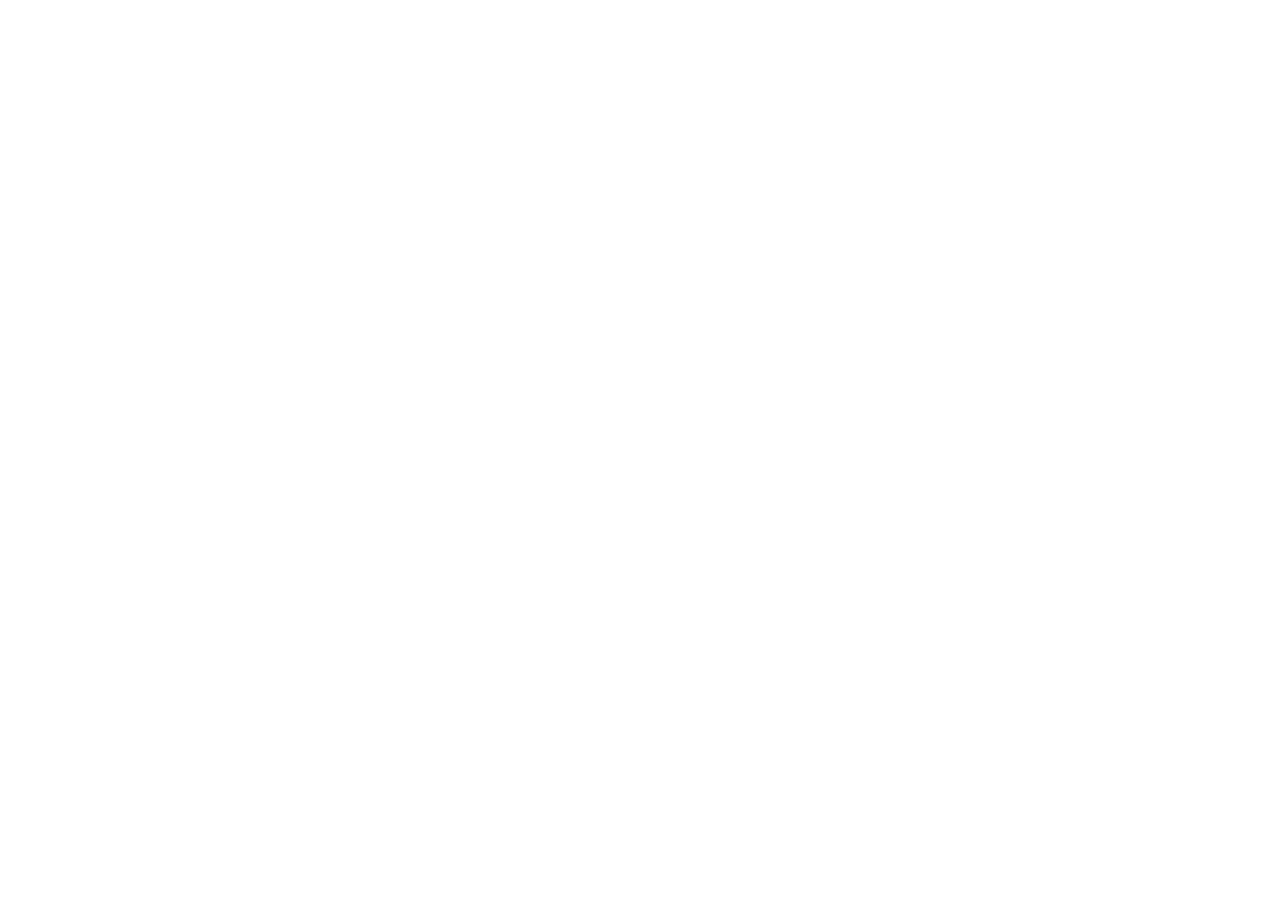
==== index.html @ afe5b152 "Publica a versão web de teste do Raio-X Co-Authored-By: Claude Opus 5.5 <noreply@anthropic.com> Clau" ====
<!doctype html>
<html lang="en">
  <head>
    <meta charset="utf-8" />
    <meta httpEquiv="X-UA-Compatible" content="IE=edge" />
    <meta name="viewport" content="width=device-width, initial-scale=1, shrink-to-fit=no" />
    <title>Raio-X</title>
    <!-- The `react-native-web` recommended style reset: https://necolas.github.io/react-native-web/docs/setup/#root-element -->
    <style id="expo-reset">
      /* These styles make the body full-height */
      html,
      body {
        height: 100%;
      }
      /* These styles disable body scrolling if you are using <ScrollView> */
      body {
        overflow: hidden;
      }
      /* These styles make the root element full-height */
      #root {
        display: flex;
        height: 100%;
        flex: 1;
      }
    </style>
  </head>

  <body>
    <!-- Use static rendering with Expo Router to support running without JavaScript. -->
    <noscript> You need to enable JavaScript to run this app. </noscript>
    <!-- The root element for your Expo app. -->
    <div id="root"></div>
  <script src="/raiox-teste/_expo/static/js/web/__expo-metro-runtime-8c088df87a31e4e6accd81c554ec290d.js" defer></script><script src="/raiox-teste/_expo/static/js/web/__common-71d2f67d107167510bc7d0d5c18775c5.js" defer></script><script src="/raiox-teste/_expo/static/js/web/entry-03dd15d50ac644ebd5db642a4dfa6f8c.js" defer></script>
</body>
</html>
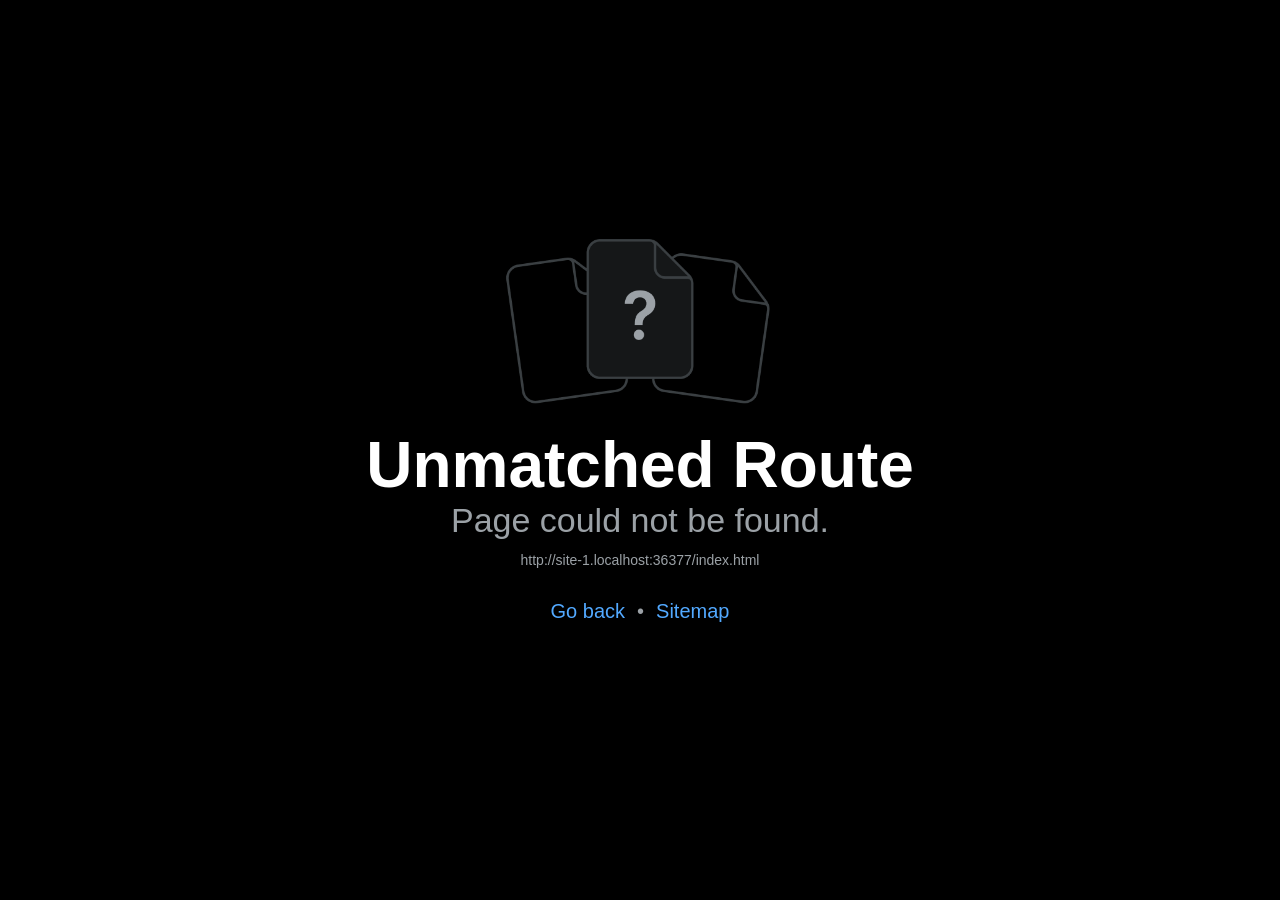
==== commit d3275b8e: "Publica no domínio raiox.3xconsultoria.com.br Co-Authored-By: Claude Opus 5.5 <noreply@anthropic.com" ====
--- a/index.html
+++ b/index.html
@@ -30,6 +30,6 @@
     <noscript> You need to enable JavaScript to run this app. </noscript>
     <!-- The root element for your Expo app. -->
     <div id="root"></div>
-  <script src="/raiox-teste/_expo/static/js/web/__expo-metro-runtime-8c088df87a31e4e6accd81c554ec290d.js" defer></script><script src="/raiox-teste/_expo/static/js/web/__common-71d2f67d107167510bc7d0d5c18775c5.js" defer></script><script src="/raiox-teste/_expo/static/js/web/entry-03dd15d50ac644ebd5db642a4dfa6f8c.js" defer></script>
+  <script src="/_expo/static/js/web/__expo-metro-runtime-8c088df87a31e4e6accd81c554ec290d.js" defer></script><script src="/_expo/static/js/web/__common-71d2f67d107167510bc7d0d5c18775c5.js" defer></script><script src="/_expo/static/js/web/entry-22cdd7969818d84d07bb5fcb46b0bd91.js" defer></script>
 </body>
 </html>
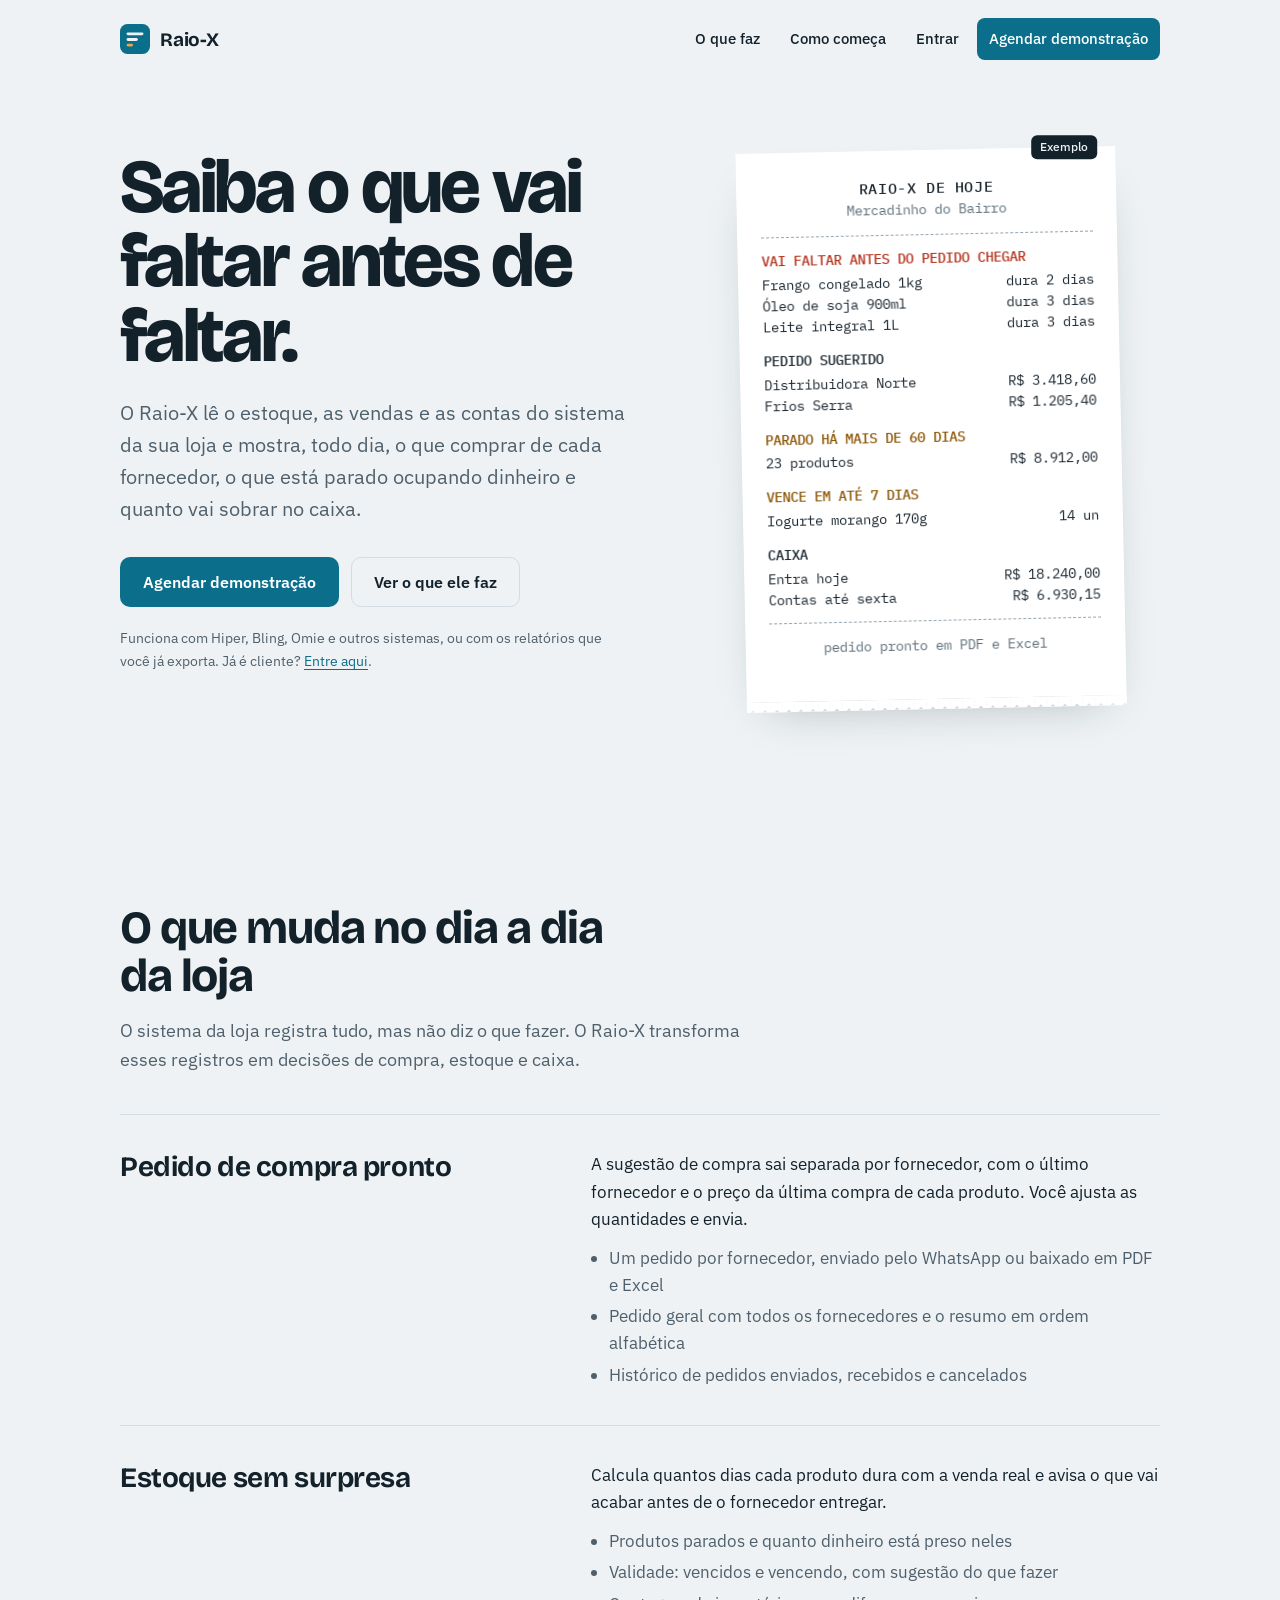
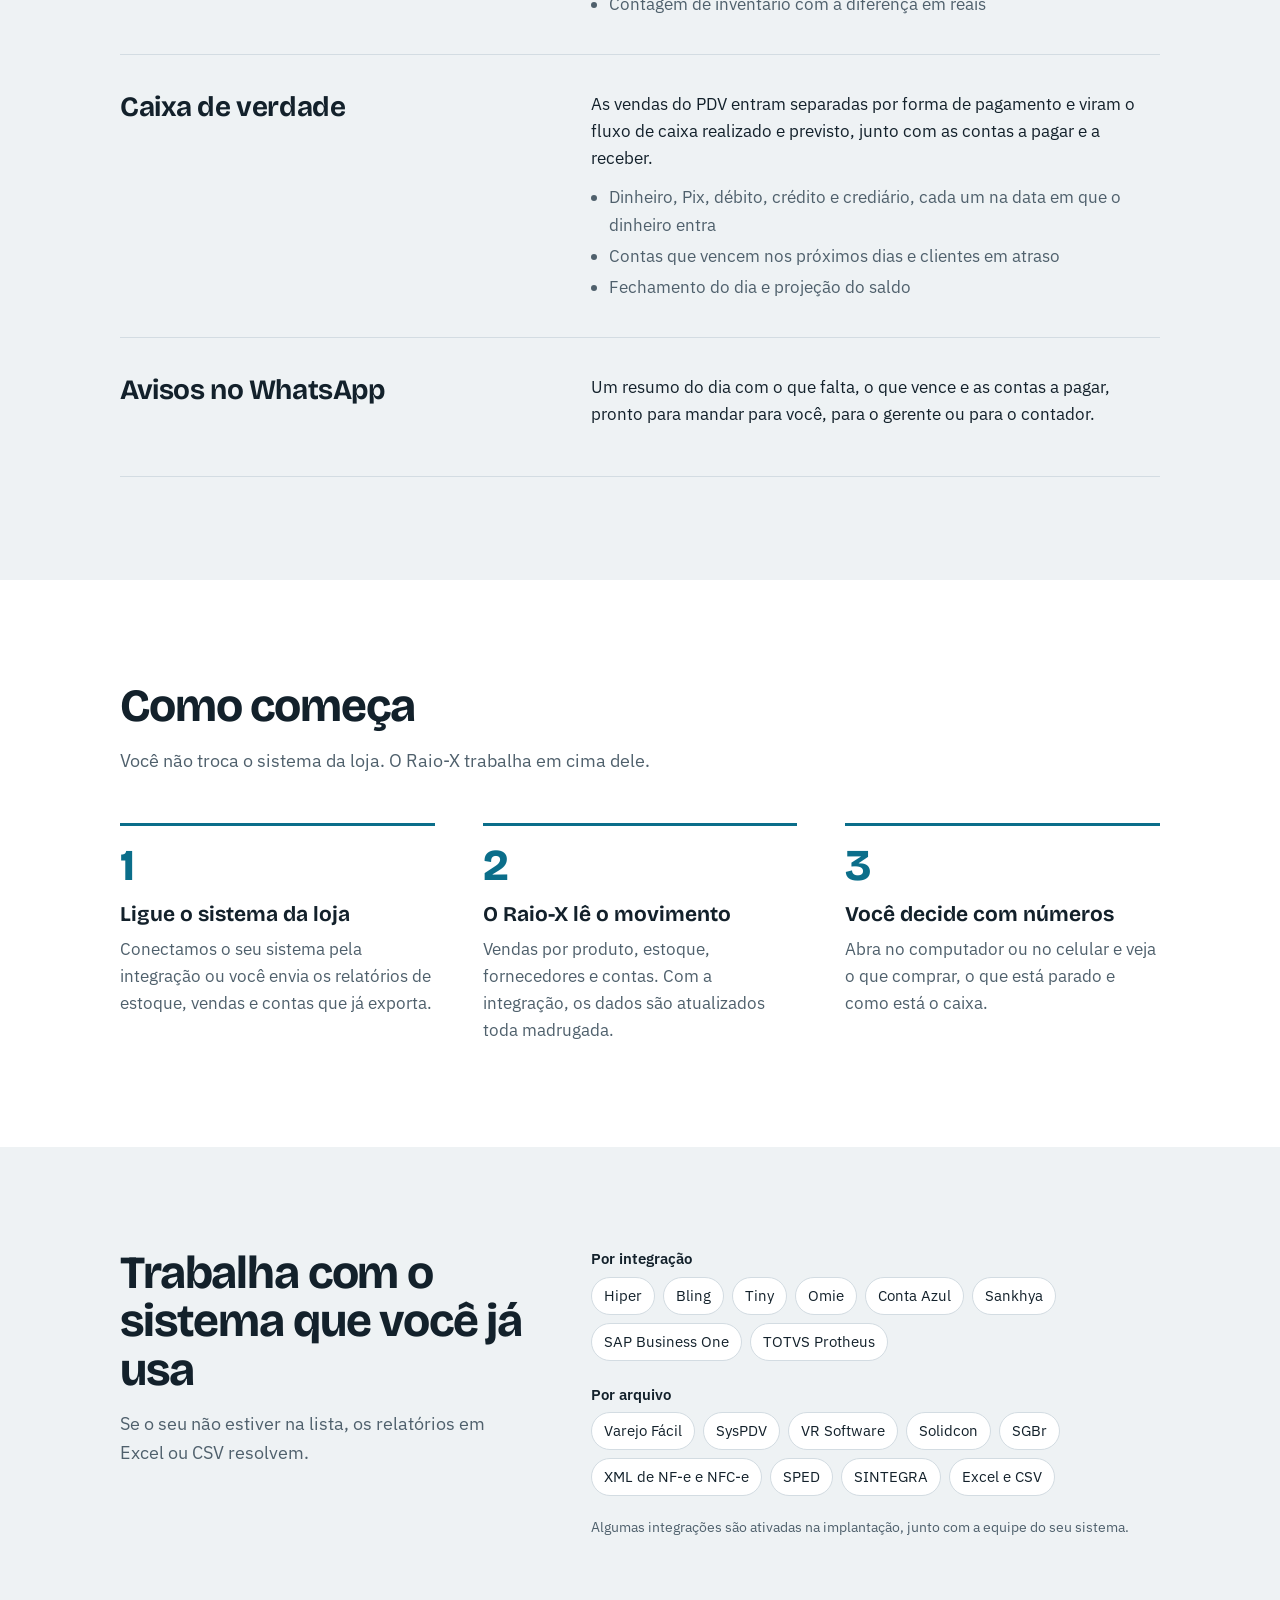
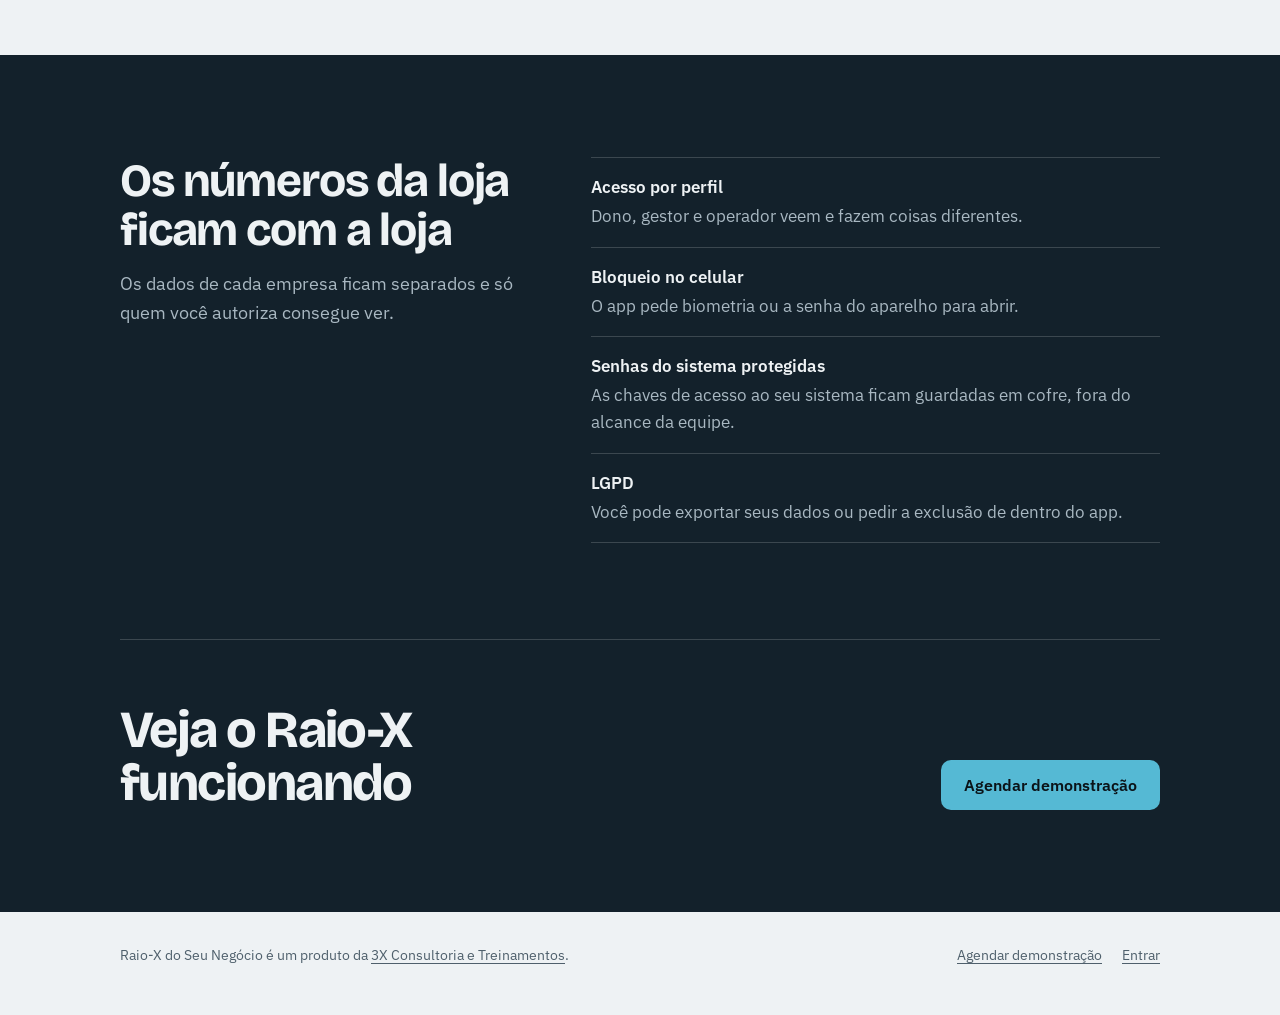
==== commit 2bf4bec0: "Site do Raio-X para AWS (página inicial, captura e app em /app) Co-Authored-By: Claude Opus 5.5 <nor" ====
--- a/index.html
+++ b/index.html
@@ -1,35 +1,174 @@
 <!doctype html>
-<html lang="en">
-  <head>
-    <meta charset="utf-8" />
-    <meta httpEquiv="X-UA-Compatible" content="IE=edge" />
-    <meta name="viewport" content="width=device-width, initial-scale=1, shrink-to-fit=no" />
-    <title>Raio-X</title>
-    <!-- The `react-native-web` recommended style reset: https://necolas.github.io/react-native-web/docs/setup/#root-element -->
-    <style id="expo-reset">
-      /* These styles make the body full-height */
-      html,
-      body {
-        height: 100%;
-      }
-      /* These styles disable body scrolling if you are using <ScrollView> */
-      body {
-        overflow: hidden;
-      }
-      /* These styles make the root element full-height */
-      #root {
-        display: flex;
-        height: 100%;
-        flex: 1;
-      }
-    </style>
-  </head>
+<html lang="pt-BR">
+<head>
+<meta charset="utf-8">
+<meta name="viewport" content="width=device-width, initial-scale=1">
+<title>Raio-X do Seu Negócio: estoque, compras e caixa do seu mercado</title>
+<meta name="description" content="O Raio-X lê o estoque, as vendas e as contas do sistema da sua loja e mostra, todo dia, o que vai faltar, o que comprar de cada fornecedor e quanto vai sobrar no caixa.">
+<meta name="theme-color" content="#0B6E8A">
+<link rel="canonical" href="https://raiox.3xconsultoria.com.br/">
+<meta property="og:type" content="website">
+<meta property="og:title" content="Raio-X do Seu Negócio">
+<meta property="og:description" content="Saiba o que vai faltar antes de faltar. Pedido de compra por fornecedor, estoque parado, validade e caixa do dia, a partir do sistema que você já usa.">
+<meta property="og:url" content="https://raiox.3xconsultoria.com.br/">
+<link rel="icon" href="/assets/icone.svg" type="image/svg+xml">
+<link rel="preload" href="/assets/fonts/bricolage.woff2" as="font" type="font/woff2" crossorigin>
+<link rel="stylesheet" href="/assets/site.css?v=1">
+</head>
+<body>
+<a class="skip" href="#conteudo">Pular para o conteúdo</a>
 
-  <body>
-    <!-- Use static rendering with Expo Router to support running without JavaScript. -->
-    <noscript> You need to enable JavaScript to run this app. </noscript>
-    <!-- The root element for your Expo app. -->
-    <div id="root"></div>
-  <script src="/_expo/static/js/web/__expo-metro-runtime-8c088df87a31e4e6accd81c554ec290d.js" defer></script><script src="/_expo/static/js/web/__common-71d2f67d107167510bc7d0d5c18775c5.js" defer></script><script src="/_expo/static/js/web/entry-22cdd7969818d84d07bb5fcb46b0bd91.js" defer></script>
+<header class="wrap top">
+  <a class="marca" href="/" aria-label="Raio-X do Seu Negócio, página inicial">
+    <svg viewBox="0 0 32 32" aria-hidden="true"><rect width="32" height="32" rx="8" fill="#0B6E8A"/><rect x="7" y="9" width="18" height="3" rx="1.5" fill="#EEF2F4"/><rect x="7" y="15" width="12" height="3" rx="1.5" fill="#EEF2F4"/><rect x="7" y="21" width="7" height="3" rx="1.5" fill="#E6A845"/></svg>
+    Raio-X
+  </a>
+  <nav aria-label="Principal">
+    <a class="so-largo" href="#o-que-faz">O que faz</a>
+    <a class="so-largo" href="#como-comeca">Como começa</a>
+    <a href="/app/entrar">Entrar</a>
+    <a class="cta" href="/conhecer">Agendar<span class="so-largo"> demonstração</span></a>
+  </nav>
+</header>
+
+<main id="conteudo">
+  <div class="wrap hero">
+    <div>
+      <h1>Saiba o que vai faltar antes de faltar.</h1>
+      <p class="lead">O Raio-X lê o estoque, as vendas e as contas do sistema da sua loja e mostra, todo dia, o que comprar de cada fornecedor, o que está parado ocupando dinheiro e quanto vai sobrar no caixa.</p>
+      <div class="acoes">
+        <a class="btn btn-primary" href="/conhecer">Agendar demonstração</a>
+        <a class="btn btn-ghost" href="#o-que-faz">Ver o que ele faz</a>
+      </div>
+      <p class="nota">Funciona com Hiper, Bling, Omie e outros sistemas, ou com os relatórios que você já exporta. Já é cliente? <a href="/app/entrar">Entre aqui</a>.</p>
+    </div>
+
+    <div class="cupom-area">
+      <div class="cupom imprimindo" role="img" aria-label="Exemplo de diagnóstico diário: três produtos vão faltar antes do pedido chegar, pedido sugerido para dois fornecedores, 23 produtos parados e o caixa previsto para hoje.">
+        <span class="tag">Exemplo</span>
+        <div class="cab linha" style="--i:0"><b>RAIO-X DE HOJE</b><span>Mercadinho do Bairro</span></div>
+        <hr class="linha" style="--i:1">
+        <h3 class="crit linha" style="--i:2">VAI FALTAR ANTES DO PEDIDO CHEGAR</h3>
+        <div class="l linha" style="--i:3"><span>Frango congelado 1kg</span><span>dura 2 dias</span></div>
+        <div class="l linha" style="--i:4"><span>Óleo de soja 900ml</span><span>dura 3 dias</span></div>
+        <div class="l linha" style="--i:5"><span>Leite integral 1L</span><span>dura 3 dias</span></div>
+        <h3 class="linha" style="--i:6">PEDIDO SUGERIDO</h3>
+        <div class="l linha" style="--i:7"><span>Distribuidora Norte</span><span>R$ 3.418,60</span></div>
+        <div class="l linha" style="--i:8"><span>Frios Serra</span><span>R$ 1.205,40</span></div>
+        <h3 class="warn linha" style="--i:9">PARADO HÁ MAIS DE 60 DIAS</h3>
+        <div class="l linha" style="--i:10"><span>23 produtos</span><span>R$ 8.912,00</span></div>
+        <h3 class="warn linha" style="--i:11">VENCE EM ATÉ 7 DIAS</h3>
+        <div class="l linha" style="--i:12"><span>Iogurte morango 170g</span><span>14 un</span></div>
+        <h3 class="linha" style="--i:13">CAIXA</h3>
+        <div class="l linha" style="--i:14"><span>Entra hoje</span><span>R$ 18.240,00</span></div>
+        <div class="l linha" style="--i:15"><span>Contas até sexta</span><span>R$ 6.930,15</span></div>
+        <hr class="linha" style="--i:16">
+        <p class="rod linha" style="--i:17">pedido pronto em PDF e Excel</p>
+      </div>
+    </div>
+  </div>
+
+  <section id="o-que-faz" class="wrap">
+    <div class="recursos-cab">
+      <h2 class="sec-titulo">O que muda no dia a dia da loja</h2>
+      <p class="sec-intro">O sistema da loja registra tudo, mas não diz o que fazer. O Raio-X transforma esses registros em decisões de compra, estoque e caixa.</p>
+    </div>
+    <div class="recursos">
+      <article class="recurso">
+        <h3>Pedido de compra pronto</h3>
+        <div>
+          <p>A sugestão de compra sai separada por fornecedor, com o último fornecedor e o preço da última compra de cada produto. Você ajusta as quantidades e envia.</p>
+          <ul>
+            <li>Um pedido por fornecedor, enviado pelo WhatsApp ou baixado em PDF e Excel</li>
+            <li>Pedido geral com todos os fornecedores e o resumo em ordem alfabética</li>
+            <li>Histórico de pedidos enviados, recebidos e cancelados</li>
+          </ul>
+        </div>
+      </article>
+      <article class="recurso">
+        <h3>Estoque sem surpresa</h3>
+        <div>
+          <p>Calcula quantos dias cada produto dura com a venda real e avisa o que vai acabar antes de o fornecedor entregar.</p>
+          <ul>
+            <li>Produtos parados e quanto dinheiro está preso neles</li>
+            <li>Validade: vencidos e vencendo, com sugestão do que fazer</li>
+            <li>Contagem de inventário com a diferença em reais</li>
+          </ul>
+        </div>
+      </article>
+      <article class="recurso">
+        <h3>Caixa de verdade</h3>
+        <div>
+          <p>As vendas do PDV entram separadas por forma de pagamento e viram o fluxo de caixa realizado e previsto, junto com as contas a pagar e a receber.</p>
+          <ul>
+            <li>Dinheiro, Pix, débito, crédito e crediário, cada um na data em que o dinheiro entra</li>
+            <li>Contas que vencem nos próximos dias e clientes em atraso</li>
+            <li>Fechamento do dia e projeção do saldo</li>
+          </ul>
+        </div>
+      </article>
+      <article class="recurso">
+        <h3>Avisos no WhatsApp</h3>
+        <div>
+          <p>Um resumo do dia com o que falta, o que vence e as contas a pagar, pronto para mandar para você, para o gerente ou para o contador.</p>
+        </div>
+      </article>
+    </div>
+  </section>
+
+  <section id="como-comeca" class="passos">
+    <div class="wrap">
+      <h2 class="sec-titulo">Como começa</h2>
+      <p class="sec-intro">Você não troca o sistema da loja. O Raio-X trabalha em cima dele.</p>
+      <ol>
+        <li><h3>Ligue o sistema da loja</h3><p>Conectamos o seu sistema pela integração ou você envia os relatórios de estoque, vendas e contas que já exporta.</p></li>
+        <li><h3>O Raio-X lê o movimento</h3><p>Vendas por produto, estoque, fornecedores e contas. Com a integração, os dados são atualizados toda madrugada.</p></li>
+        <li><h3>Você decide com números</h3><p>Abra no computador ou no celular e veja o que comprar, o que está parado e como está o caixa.</p></li>
+      </ol>
+    </div>
+  </section>
+
+  <section class="wrap integra" aria-labelledby="t-integra">
+    <div>
+      <h2 class="sec-titulo" id="t-integra">Trabalha com o sistema que você já usa</h2>
+      <p class="sec-intro">Se o seu não estiver na lista, os relatórios em Excel ou CSV resolvem.</p>
+    </div>
+    <div>
+      <dl>
+        <div><dt>Por integração</dt><dd><span>Hiper</span><span>Bling</span><span>Tiny</span><span>Omie</span><span>Conta Azul</span><span>Sankhya</span><span>SAP Business One</span><span>TOTVS Protheus</span></dd></div>
+        <div><dt>Por arquivo</dt><dd><span>Varejo Fácil</span><span>SysPDV</span><span>VR Software</span><span>Solidcon</span><span>SGBr</span><span>XML de NF-e e NFC-e</span><span>SPED</span><span>SINTEGRA</span><span>Excel e CSV</span></dd></div>
+      </dl>
+      <p class="obs">Algumas integrações são ativadas na implantação, junto com a equipe do seu sistema.</p>
+    </div>
+  </section>
+
+  <section class="filme">
+    <div class="wrap">
+      <div class="seg">
+        <div>
+          <h2 class="sec-titulo">Os números da loja ficam com a loja</h2>
+          <p class="sec-intro">Os dados de cada empresa ficam separados e só quem você autoriza consegue ver.</p>
+        </div>
+        <ul>
+          <li><b>Acesso por perfil</b><span>Dono, gestor e operador veem e fazem coisas diferentes.</span></li>
+          <li><b>Bloqueio no celular</b><span>O app pede biometria ou a senha do aparelho para abrir.</span></li>
+          <li><b>Senhas do sistema protegidas</b><span>As chaves de acesso ao seu sistema ficam guardadas em cofre, fora do alcance da equipe.</span></li>
+          <li><b>LGPD</b><span>Você pode exportar seus dados ou pedir a exclusão de dentro do app.</span></li>
+        </ul>
+      </div>
+      <div class="chamada">
+        <h2>Veja o Raio-X funcionando</h2>
+        <a class="btn btn-primary" href="/conhecer">Agendar demonstração</a>
+      </div>
+    </div>
+  </section>
+</main>
+
+<footer>
+  <div class="wrap">
+    <span>Raio-X do Seu Negócio é um produto da <a href="https://3xconsultoria.com.br">3X Consultoria e Treinamentos</a>.</span>
+    <nav aria-label="Rodapé"><a href="/conhecer">Agendar demonstração</a><a href="/app/entrar">Entrar</a></nav>
+  </div>
+</footer>
 </body>
 </html>
--- a/assets/site.css
+++ b/assets/site.css
@@ -0,0 +1,185 @@
+/* Raio-X do Seu Negócio · site público (página inicial e captura).
+   Mesma identidade do app: base fria de "filme de raio-x", azul-petróleo para ação,
+   âmbar e vermelho só para alerta. Títulos em Bricolage Grotesque, texto em IBM Plex Sans,
+   e o cupom do diagnóstico em IBM Plex Mono (o único lugar com fonte de máquina). */
+@font-face { font-family: "Bricolage"; src: url("fonts/bricolage.woff2") format("woff2"); font-weight: 200 800; font-display: swap; }
+@font-face { font-family: "Plex Sans"; src: url("fonts/plex-sans-400.woff2") format("woff2"); font-weight: 400; font-display: swap; }
+@font-face { font-family: "Plex Sans"; src: url("fonts/plex-sans-500.woff2") format("woff2"); font-weight: 500; font-display: swap; }
+@font-face { font-family: "Plex Sans"; src: url("fonts/plex-sans-600.woff2") format("woff2"); font-weight: 600; font-display: swap; }
+@font-face { font-family: "Plex Mono"; src: url("fonts/plex-mono-400.woff2") format("woff2"); font-weight: 400; font-display: swap; }
+@font-face { font-family: "Plex Mono"; src: url("fonts/plex-mono-500.woff2") format("woff2"); font-weight: 500; font-display: swap; }
+
+:root {
+  --bg: #EEF2F4; --surface: #FFFFFF; --ink: #13212B; --muted: #4F606C; --line: #D3DCE2;
+  --accent: #0B6E8A; --accent-ink: #FFFFFF; --accent-soft: #DFF0F5;
+  --crit: #C2361F; --warn: #9A5B00; --ok: #1D7A4C;
+  --film: #13212B; --on-film: #EEF2F4; --film-muted: #A9B8C2; --film-line: rgba(238,242,244,.18);
+  --paper: #FFFFFF; --paper-ink: #1B2730; --paper-muted: #5E6E79;
+  --display: "Bricolage", "Segoe UI", system-ui, sans-serif;
+  --body: "Plex Sans", "Segoe UI", system-ui, sans-serif;
+  --mono: "Plex Mono", ui-monospace, Consolas, monospace;
+  --wrap: 1120px; --gutter: clamp(16px, 4vw, 40px);
+  color-scheme: light;
+}
+@media (prefers-color-scheme: dark) {
+  :root {
+    --bg: #0B1318; --surface: #111C23; --ink: #E4ECF0; --muted: #9AABB6; --line: #24343E;
+    --accent: #55B9D4; --accent-ink: #0B1318; --accent-soft: #12303A;
+    --crit: #F07D65; --warn: #E6A845; --ok: #5CC48D;
+    --film: #060C10; --film-line: rgba(238,242,244,.14);
+    --paper: #F4F6F7; color-scheme: dark;
+  }
+}
+
+*, *::before, *::after { box-sizing: border-box; }
+html { -webkit-text-size-adjust: 100%; }
+body { margin: 0; background: var(--bg); color: var(--ink); font: 400 17px/1.6 var(--body); }
+img, svg { display: block; max-width: 100%; }
+a { color: var(--accent); text-underline-offset: 3px; }
+:focus-visible { outline: 3px solid var(--accent); outline-offset: 3px; border-radius: 4px; }
+.wrap { max-width: var(--wrap); margin: 0 auto; padding-inline: var(--gutter); }
+.skip { position: absolute; left: -999px; top: 8px; background: var(--surface); padding: 8px 12px; z-index: 10; }
+.skip:focus { left: 8px; }
+
+/* ---------- topo ---------- */
+.top { display: flex; align-items: center; justify-content: space-between; gap: 16px; padding-block: 18px; }
+.marca { display: flex; align-items: center; gap: 10px; color: var(--ink); text-decoration: none; font: 700 19px/1 var(--display); letter-spacing: -.01em; }
+.marca svg { width: 30px; height: 30px; flex: none; }
+.top nav { display: flex; align-items: center; gap: 6px; }
+.top nav a { font-weight: 500; font-size: 15px; text-decoration: none; padding: 9px 12px; border-radius: 8px; color: var(--ink); }
+.top nav a:hover { background: var(--surface); }
+.top nav a.cta { background: var(--accent); color: var(--accent-ink); }
+.top nav a.cta:hover { filter: brightness(1.08); background: var(--accent); }
+
+/* ---------- botões ---------- */
+.btn { display: inline-flex; align-items: center; justify-content: center; min-height: 50px; padding: 0 22px; border-radius: 10px; font: 600 16px/1 var(--body); text-decoration: none; border: 1.5px solid transparent; cursor: pointer; }
+.btn-primary { background: var(--accent); color: var(--accent-ink); }
+.btn-primary:hover { filter: brightness(1.08); }
+.btn-ghost { border-color: var(--line); color: var(--ink); background: transparent; }
+.btn-ghost:hover { background: var(--surface); }
+
+/* ---------- abertura ---------- */
+.hero { display: grid; grid-template-columns: minmax(0, 1.05fr) minmax(0, .95fr); gap: clamp(32px, 6vw, 80px); align-items: start; padding-block: clamp(28px, 6vw, 72px) clamp(56px, 8vw, 104px); }
+.hero h1 { font: 760 clamp(40px, 6.4vw, 76px)/.98 var(--display); letter-spacing: -.035em; margin: 0 0 24px; font-variation-settings: "opsz" 96; max-width: 12ch; }
+.hero .lead { font-size: clamp(18px, 2vw, 20px); color: var(--muted); max-width: 34em; margin: 0 0 32px; }
+.hero .acoes { display: flex; flex-wrap: wrap; gap: 12px; }
+.hero .nota { margin-top: 20px; font-size: 14px; color: var(--muted); }
+
+/* o cupom: diagnóstico do dia impresso como na impressora do caixa */
+.cupom-area { position: relative; display: flex; justify-content: center; }
+.cupom { position: relative; width: min(100%, 380px); background: var(--paper); color: var(--paper-ink); font: 400 13.5px/1.55 var(--mono); padding: 26px 24px 30px; box-shadow: 0 1px 0 rgba(19,33,43,.06), 0 24px 48px -24px rgba(19,33,43,.35); transform: rotate(-1.2deg); }
+.cupom::after { content: ""; position: absolute; left: 0; right: 0; bottom: -10px; height: 10px; background: linear-gradient(-45deg, transparent 6px, var(--paper) 0) 0 0 / 12px 10px, linear-gradient(45deg, transparent 6px, var(--paper) 0) 0 0 / 12px 10px; }
+.cupom .cab { text-align: center; margin-bottom: 14px; }
+.cupom .cab b { display: block; font-weight: 500; font-size: 15px; letter-spacing: .04em; }
+.cupom .cab span { color: var(--paper-muted); }
+.cupom hr { border: 0; border-top: 1.5px dashed #9AA8B1; margin: 12px 0; }
+.cupom h3 { font: 500 13.5px/1.4 var(--mono); margin: 14px 0 4px; }
+.cupom h3.crit { color: #B3301A; } .cupom h3.warn { color: #8A5200; }
+.cupom .l { display: flex; justify-content: space-between; gap: 12px; }
+.cupom .l span:first-child { overflow: hidden; text-overflow: ellipsis; white-space: nowrap; }
+.cupom .l span:last-child { white-space: nowrap; }
+.cupom .rod { text-align: center; color: var(--paper-muted); margin-top: 14px; }
+.cupom .tag { position: absolute; top: -12px; right: 18px; background: var(--ink); color: var(--bg); font: 500 12px/1 var(--body); padding: 6px 9px; border-radius: 6px; transform: rotate(1.2deg); }
+@media (prefers-color-scheme: dark) { .cupom .tag { background: var(--accent); color: var(--accent-ink); } }
+
+/* impressão: o único movimento automático da página */
+@media (prefers-reduced-motion: no-preference) {
+  .cupom.imprimindo .linha { opacity: 0; transform: translateY(-4px); animation: sai .32s ease-out forwards; animation-delay: calc(var(--i) * 85ms + 250ms); }
+  @keyframes sai { to { opacity: 1; transform: none; } }
+}
+
+/* ---------- seções ---------- */
+section { padding-block: clamp(56px, 8vw, 104px); }
+.sec-titulo { font: 720 clamp(30px, 4.2vw, 46px)/1.05 var(--display); letter-spacing: -.025em; margin: 0 0 16px; max-width: 18ch; }
+.sec-intro { color: var(--muted); max-width: 36em; margin: 0; font-size: 18px; }
+
+.recursos { border-top: 1px solid var(--line); }
+.recurso { display: grid; grid-template-columns: minmax(0, 5fr) minmax(0, 7fr); gap: clamp(20px, 5vw, 64px); padding-block: 36px; border-bottom: 1px solid var(--line); }
+.recurso h3 { font: 680 clamp(22px, 2.6vw, 28px)/1.15 var(--display); letter-spacing: -.015em; margin: 0; }
+.recurso p { margin: 0 0 12px; max-width: 38em; }
+.recurso ul { margin: 0; padding-left: 1.1em; color: var(--muted); }
+.recurso li + li { margin-top: 4px; }
+.recursos-cab { padding-bottom: 40px; }
+
+.passos { background: var(--surface); }
+.passos ol { list-style: none; counter-reset: p; margin: 48px 0 0; padding: 0; display: grid; grid-template-columns: repeat(3, minmax(0, 1fr)); gap: clamp(20px, 4vw, 48px); }
+.passos li { counter-increment: p; padding-top: 18px; border-top: 3px solid var(--accent); }
+.passos li::before { content: counter(p); display: block; font: 760 44px/1 var(--display); color: var(--accent); margin-bottom: 14px; }
+.passos h3 { font: 680 21px/1.2 var(--display); margin: 0 0 8px; }
+.passos p { margin: 0; color: var(--muted); }
+
+.integra { display: grid; grid-template-columns: minmax(0, 5fr) minmax(0, 7fr); gap: clamp(20px, 5vw, 64px); align-items: start; }
+.integra dl { margin: 0; display: grid; gap: 24px; }
+.integra dt { font: 600 15px/1.3 var(--body); margin-bottom: 8px; }
+.integra dd { margin: 0; display: flex; flex-wrap: wrap; gap: 8px; }
+.integra dd span { border: 1px solid var(--line); background: var(--surface); padding: 6px 12px; border-radius: 999px; font-size: 15px; }
+.integra .obs { font-size: 14px; color: var(--muted); margin-top: 20px; }
+
+.filme { background: var(--film); color: var(--on-film); }
+.filme .sec-intro { color: var(--film-muted); }
+.seg { display: grid; grid-template-columns: minmax(0, 5fr) minmax(0, 7fr); gap: clamp(20px, 5vw, 64px); }
+.seg ul { list-style: none; margin: 0; padding: 0; }
+.seg li { padding: 16px 0; border-top: 1px solid var(--film-line); }
+.seg li:last-child { border-bottom: 1px solid var(--film-line); }
+.seg li b { display: block; font-weight: 600; margin-bottom: 2px; }
+.seg li span { color: var(--film-muted); }
+.chamada { margin-top: clamp(56px, 8vw, 96px); padding-top: clamp(40px, 6vw, 64px); border-top: 1px solid var(--film-line); display: flex; flex-wrap: wrap; align-items: end; justify-content: space-between; gap: 24px; }
+.chamada h2 { font: 740 clamp(30px, 4.6vw, 52px)/1.02 var(--display); letter-spacing: -.03em; margin: 0; max-width: 16ch; }
+.filme .btn-primary { background: #55B9D4; color: #0B1318; }
+
+footer { padding-block: 32px 48px; font-size: 14px; color: var(--muted); }
+footer .wrap { display: flex; flex-wrap: wrap; gap: 12px 28px; justify-content: space-between; }
+footer nav { display: flex; flex-wrap: wrap; gap: 8px 20px; }
+footer a { color: var(--muted); }
+
+/* ---------- página de captura ---------- */
+.captura { display: grid; grid-template-columns: minmax(0, 5fr) minmax(0, 6fr); gap: clamp(32px, 6vw, 80px); padding-block: clamp(24px, 5vw, 64px) clamp(56px, 8vw, 96px); align-items: start; }
+.captura h1 { font: 760 clamp(36px, 5.2vw, 58px)/1 var(--display); letter-spacing: -.03em; margin: 0 0 20px; max-width: 14ch; }
+.captura .lead { color: var(--muted); font-size: 18px; margin: 0 0 32px; max-width: 30em; }
+.captura ol { margin: 0; padding: 0; list-style: none; counter-reset: p; }
+.captura ol li { counter-increment: p; display: grid; grid-template-columns: 40px 1fr; gap: 4px 14px; padding: 14px 0; border-top: 1px solid var(--line); }
+.captura ol li::before { content: counter(p); grid-row: span 2; width: 32px; height: 32px; border-radius: 50%; background: var(--accent-soft); color: var(--accent); display: grid; place-items: center; font: 700 15px/1 var(--display); }
+.captura ol b { font-weight: 600; }
+.captura ol span { color: var(--muted); font-size: 15px; }
+
+.form { background: var(--surface); border: 1px solid var(--line); border-radius: 16px; padding: clamp(20px, 4vw, 36px); }
+.form h2 { font: 700 24px/1.2 var(--display); margin: 0 0 4px; }
+.form .sub { margin: 0 0 24px; color: var(--muted); font-size: 15px; }
+.grade { display: grid; grid-template-columns: repeat(2, minmax(0, 1fr)); gap: 16px; }
+.grade .inteiro { grid-column: 1 / -1; }
+.campo label { display: block; font-weight: 500; font-size: 15px; margin-bottom: 6px; }
+.campo label small { font-weight: 400; color: var(--muted); }
+.campo input, .campo select, .campo textarea { width: 100%; min-height: 48px; border: 1.5px solid var(--line); border-radius: 10px; background: var(--bg); color: var(--ink); font: 400 16px/1.4 var(--body); padding: 11px 13px; }
+.campo textarea { min-height: 96px; resize: vertical; }
+.campo input:focus, .campo select:focus, .campo textarea:focus { outline: none; border-color: var(--accent); box-shadow: 0 0 0 3px var(--accent-soft); }
+.campo .erro { display: none; color: var(--crit); font-size: 14px; margin-top: 6px; }
+.campo.invalido input, .campo.invalido select { border-color: var(--crit); }
+.campo.invalido .erro { display: block; }
+.uf-cidade { display: grid; grid-template-columns: minmax(0, 1fr) 92px; gap: 12px; }
+.consent { display: grid; grid-template-columns: 22px 1fr; gap: 10px; align-items: start; font-size: 14.5px; color: var(--muted); margin: 20px 0; }
+.consent input { width: 20px; height: 20px; margin: 2px 0 0; accent-color: var(--accent); }
+.consent.invalido { color: var(--crit); }
+.isca { position: absolute; left: -5000px; width: 1px; height: 1px; overflow: hidden; }
+.form .btn { width: 100%; }
+.form .falha { display: none; margin: 14px 0 0; color: var(--crit); font-size: 15px; }
+.form .falha.on { display: block; }
+.form .lgpd { font-size: 13.5px; color: var(--muted); margin: 16px 0 0; }
+.enviado { text-align: left; }
+.enviado h2 { font: 720 30px/1.1 var(--display); margin: 0 0 12px; }
+.enviado p { color: var(--muted); margin: 0 0 24px; }
+.enviado .ok { width: 52px; height: 52px; border-radius: 50%; background: var(--ok); color: #fff; display: grid; place-items: center; margin-bottom: 20px; }
+
+/* ---------- celular ---------- */
+@media (max-width: 860px) {
+  .hero, .captura, .recurso, .integra, .seg { grid-template-columns: 1fr; }
+  .passos ol { grid-template-columns: 1fr; }
+  .cupom { transform: none; }
+  .top nav .so-largo { display: none; }
+  .marca { white-space: nowrap; }
+}
+@media (max-width: 480px) {
+  body { font-size: 16px; }
+  .grade { grid-template-columns: 1fr; }
+  .hero .acoes .btn { flex: 1 1 100%; }
+  .cupom { font-size: 12.5px; padding: 22px 16px 26px; }
+}
